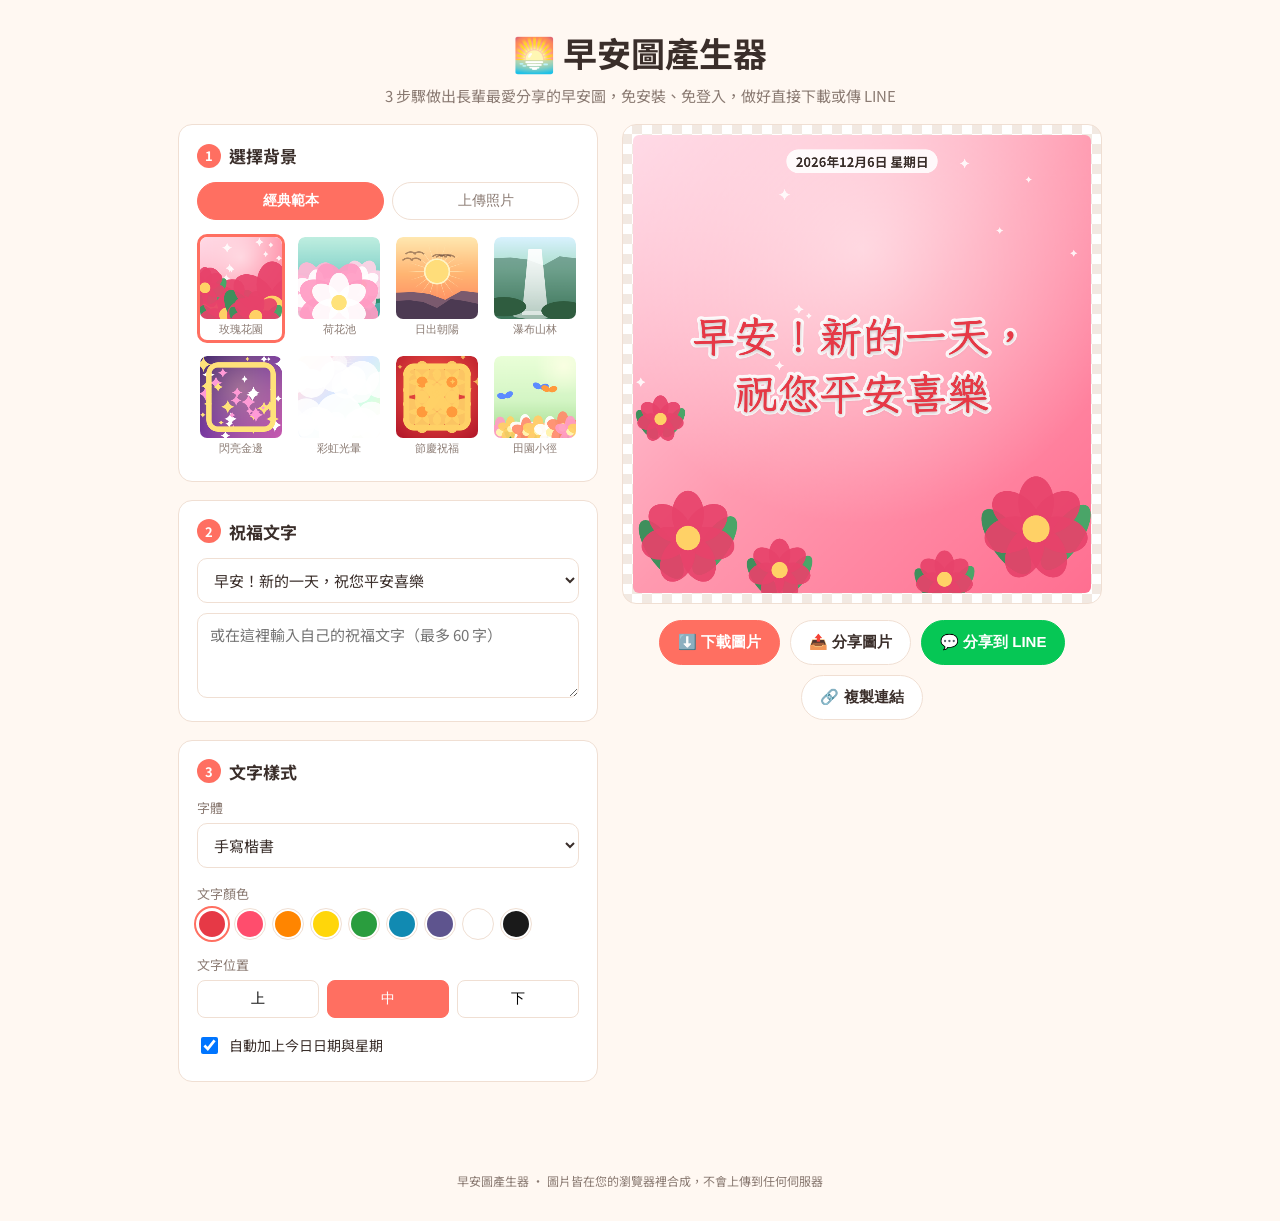
==== index.html @ f7680ea0 "Add Taiwan-style 早安圖 generator (morning greeting image maker) Pure front-end static site: 8 canvas-d" ====
<!DOCTYPE html>
<html lang="zh-Hant-TW">
<head>
<meta charset="UTF-8">
<meta name="viewport" content="width=device-width, initial-scale=1.0">
<title>早安圖產生器｜一鍵做出長輩最愛的早安圖</title>
<meta name="description" content="免費線上早安圖產生器，內建花卉、日出、荷花等經典範本，自動加上今日日期，一鍵下載或分享到 LINE。">
<link rel="preconnect" href="https://fonts.googleapis.com">
<link rel="preconnect" href="https://fonts.gstatic.com" crossorigin>
<link href="https://fonts.googleapis.com/css2?family=Noto+Sans+TC:wght@400;500;700;900&family=Noto+Serif+TC:wght@500;700;900&family=Ma+Shan+Zheng&family=LXGW+WenKai+TC:wght@400;700&display=swap" rel="stylesheet">
<link rel="stylesheet" href="css/style.css">
</head>
<body>
<header class="site-header">
  <h1>🌅 早安圖產生器</h1>
  <p class="subtitle">3 步驟做出長輩最愛分享的早安圖，免安裝、免登入，做好直接下載或傳 LINE</p>
</header>

<main class="layout">
  <section class="controls">

    <div class="panel">
      <h2><span class="step">1</span> 選擇背景</h2>
      <div class="bg-tabs">
        <button class="bg-tab active" data-tab="templates" type="button">經典範本</button>
        <button class="bg-tab" data-tab="upload" type="button">上傳照片</button>
      </div>

      <div class="bg-panel" id="templatesPanel">
        <div class="template-grid" id="templateGrid"></div>
      </div>

      <div class="bg-panel" id="uploadPanel" hidden>
        <label class="upload-box" for="photoInput">
          <span>📷 點此選擇照片</span>
          <input type="file" id="photoInput" accept="image/*">
        </label>
        <p class="hint">照片會自動裁切為正方形當背景</p>
      </div>
    </div>

    <div class="panel">
      <h2><span class="step">2</span> 祝福文字</h2>
      <select id="quoteSelect"></select>
      <textarea id="customText" rows="3" placeholder="或在這裡輸入自己的祝福文字（最多 60 字）" maxlength="60"></textarea>
    </div>

    <div class="panel">
      <h2><span class="step">3</span> 文字樣式</h2>

      <div class="field">
        <label>字體</label>
        <select id="fontSelect">
          <option value="'Noto Sans TC', sans-serif">現代黑體</option>
          <option value="'Noto Serif TC', serif">端正明體</option>
          <option value="'LXGW WenKai TC', serif" selected>手寫楷書</option>
          <option value="'Ma Shan Zheng', cursive">書法毛筆</option>
        </select>
      </div>

      <div class="field">
        <label>文字顏色</label>
        <div class="swatches" id="colorSwatches"></div>
      </div>

      <div class="field">
        <label>文字位置</label>
        <div class="pos-toggle" id="posToggle">
          <button type="button" data-pos="top">上</button>
          <button type="button" data-pos="middle" class="active">中</button>
          <button type="button" data-pos="bottom">下</button>
        </div>
      </div>

      <div class="field checkbox-field">
        <label><input type="checkbox" id="showDate" checked> 自動加上今日日期與星期</label>
      </div>
    </div>

  </section>

  <section class="preview-area">
    <div class="canvas-wrap">
      <canvas id="mainCanvas" width="1080" height="1080"></canvas>
    </div>
    <div class="actions">
      <button id="downloadBtn" class="btn btn-primary" type="button">⬇️ 下載圖片</button>
      <button id="shareBtn" class="btn" type="button">📤 分享圖片</button>
      <button id="lineBtn" class="btn btn-line" type="button">💬 分享到 LINE</button>
      <button id="copyLinkBtn" class="btn" type="button">🔗 複製連結</button>
    </div>
    <p class="link-hint" id="linkHint"></p>
  </section>
</main>

<footer class="site-footer">
  <p>早安圖產生器 · 圖片皆在您的瀏覽器裡合成，不會上傳到任何伺服器</p>
</footer>

<div class="toast" id="toast"></div>

<script src="js/quotes.js"></script>
<script src="js/templates.js"></script>
<script src="js/app.js"></script>
</body>
</html>
---- css/style.css ----
:root {
  --primary: #ff6f61;
  --primary-dark: #e6543f;
  --line-green: #06c755;
  --bg: #fff8f2;
  --panel-bg: #ffffff;
  --border: #f0dfd3;
  --text: #3a2e2a;
  --text-muted: #8a7a72;
  --radius: 14px;
}

* { box-sizing: border-box; }

body {
  margin: 0;
  font-family: 'Noto Sans TC', system-ui, sans-serif;
  background: var(--bg);
  color: var(--text);
}

.site-header {
  text-align: center;
  padding: 28px 16px 18px;
}

.site-header h1 {
  margin: 0 0 8px;
  font-size: clamp(24px, 5vw, 34px);
}

.subtitle {
  margin: 0;
  color: var(--text-muted);
  font-size: 15px;
}

.layout {
  display: grid;
  grid-template-columns: minmax(0, 420px) minmax(0, 480px);
  gap: 24px;
  max-width: 1100px;
  margin: 0 auto;
  padding: 0 16px 40px;
  justify-content: center;
}

@media (max-width: 880px) {
  .layout {
    grid-template-columns: 1fr;
  }
}

.panel {
  background: var(--panel-bg);
  border: 1px solid var(--border);
  border-radius: var(--radius);
  padding: 18px;
  margin-bottom: 18px;
}

.panel h2 {
  margin: 0 0 14px;
  font-size: 17px;
  display: flex;
  align-items: center;
  gap: 8px;
}

.step {
  display: inline-flex;
  align-items: center;
  justify-content: center;
  width: 24px;
  height: 24px;
  border-radius: 50%;
  background: var(--primary);
  color: #fff;
  font-size: 13px;
  flex-shrink: 0;
}

.bg-tabs {
  display: flex;
  gap: 8px;
  margin-bottom: 14px;
}

.bg-tab {
  flex: 1;
  padding: 9px 12px;
  border: 1px solid var(--border);
  background: #fff;
  border-radius: 999px;
  cursor: pointer;
  font-size: 14px;
  color: var(--text-muted);
}

.bg-tab.active {
  background: var(--primary);
  border-color: var(--primary);
  color: #fff;
  font-weight: 700;
}

.template-grid {
  display: grid;
  grid-template-columns: repeat(4, 1fr);
  gap: 10px;
}

@media (max-width: 420px) {
  .template-grid { grid-template-columns: repeat(3, 1fr); }
}

.template-card {
  border: 3px solid transparent;
  border-radius: 10px;
  overflow: hidden;
  cursor: pointer;
  padding: 0;
  background: none;
  line-height: 0;
  position: relative;
}

.template-card canvas {
  width: 100%;
  height: auto;
  display: block;
  border-radius: 7px;
}

.template-card.active {
  border-color: var(--primary);
}

.template-card .label {
  display: block;
  line-height: 1.4;
  font-size: 11px;
  text-align: center;
  padding: 3px 2px;
  color: var(--text-muted);
}

.upload-box {
  display: flex;
  align-items: center;
  justify-content: center;
  padding: 30px 12px;
  border: 2px dashed var(--border);
  border-radius: 10px;
  cursor: pointer;
  font-size: 15px;
  color: var(--text-muted);
}

.upload-box input { display: none; }

.hint {
  font-size: 12px;
  color: var(--text-muted);
  margin: 8px 2px 0;
}

select, textarea {
  width: 100%;
  border: 1px solid var(--border);
  border-radius: 10px;
  padding: 10px 12px;
  font-size: 15px;
  font-family: inherit;
  background: #fff;
  color: var(--text);
}

textarea {
  margin-top: 10px;
  resize: vertical;
}

.field { margin-bottom: 16px; }
.field:last-child { margin-bottom: 0; }
.field label { display: block; font-size: 13px; color: var(--text-muted); margin-bottom: 6px; }

.checkbox-field label {
  display: flex;
  align-items: center;
  gap: 8px;
  font-size: 14px;
  color: var(--text);
}

.checkbox-field input { width: 17px; height: 17px; }

.swatches {
  display: flex;
  flex-wrap: wrap;
  gap: 8px;
}

.swatch {
  width: 30px;
  height: 30px;
  border-radius: 50%;
  border: 2px solid #fff;
  outline: 1px solid var(--border);
  cursor: pointer;
}

.swatch.active {
  outline: 2px solid var(--primary);
  outline-offset: 1px;
}

.pos-toggle {
  display: flex;
  gap: 8px;
}

.pos-toggle button {
  flex: 1;
  padding: 9px;
  border: 1px solid var(--border);
  background: #fff;
  border-radius: 8px;
  cursor: pointer;
  font-size: 14px;
}

.pos-toggle button.active {
  background: var(--primary);
  border-color: var(--primary);
  color: #fff;
}

.preview-area {
  position: sticky;
  top: 16px;
  align-self: start;
  text-align: center;
}

.canvas-wrap {
  background: repeating-conic-gradient(#f2e9e2 0% 25%, #fff 0% 50%) 50% / 20px 20px;
  border-radius: var(--radius);
  padding: 10px;
  border: 1px solid var(--border);
}

#mainCanvas {
  width: 100%;
  max-width: 480px;
  height: auto;
  display: block;
  margin: 0 auto;
  border-radius: 6px;
}

.actions {
  display: flex;
  flex-wrap: wrap;
  gap: 10px;
  justify-content: center;
  margin-top: 16px;
}

.btn {
  padding: 12px 18px;
  border-radius: 999px;
  border: 1px solid var(--border);
  background: #fff;
  color: var(--text);
  font-size: 15px;
  font-weight: 700;
  cursor: pointer;
}

.btn-primary {
  background: var(--primary);
  border-color: var(--primary);
  color: #fff;
}

.btn-primary:hover { background: var(--primary-dark); }

.btn-line {
  background: var(--line-green);
  border-color: var(--line-green);
  color: #fff;
}

.btn:disabled {
  opacity: .45;
  cursor: not-allowed;
}

.link-hint {
  font-size: 12px;
  color: var(--text-muted);
  min-height: 16px;
  margin-top: 10px;
}

.site-footer {
  text-align: center;
  padding: 20px;
  font-size: 12px;
  color: var(--text-muted);
}

.toast {
  position: fixed;
  left: 50%;
  bottom: 24px;
  transform: translateX(-50%) translateY(20px);
  background: #2b2019;
  color: #fff;
  padding: 10px 18px;
  border-radius: 999px;
  font-size: 14px;
  opacity: 0;
  pointer-events: none;
  transition: opacity .25s, transform .25s;
  z-index: 20;
}

.toast.show {
  opacity: 1;
  transform: translateX(-50%) translateY(0);
}
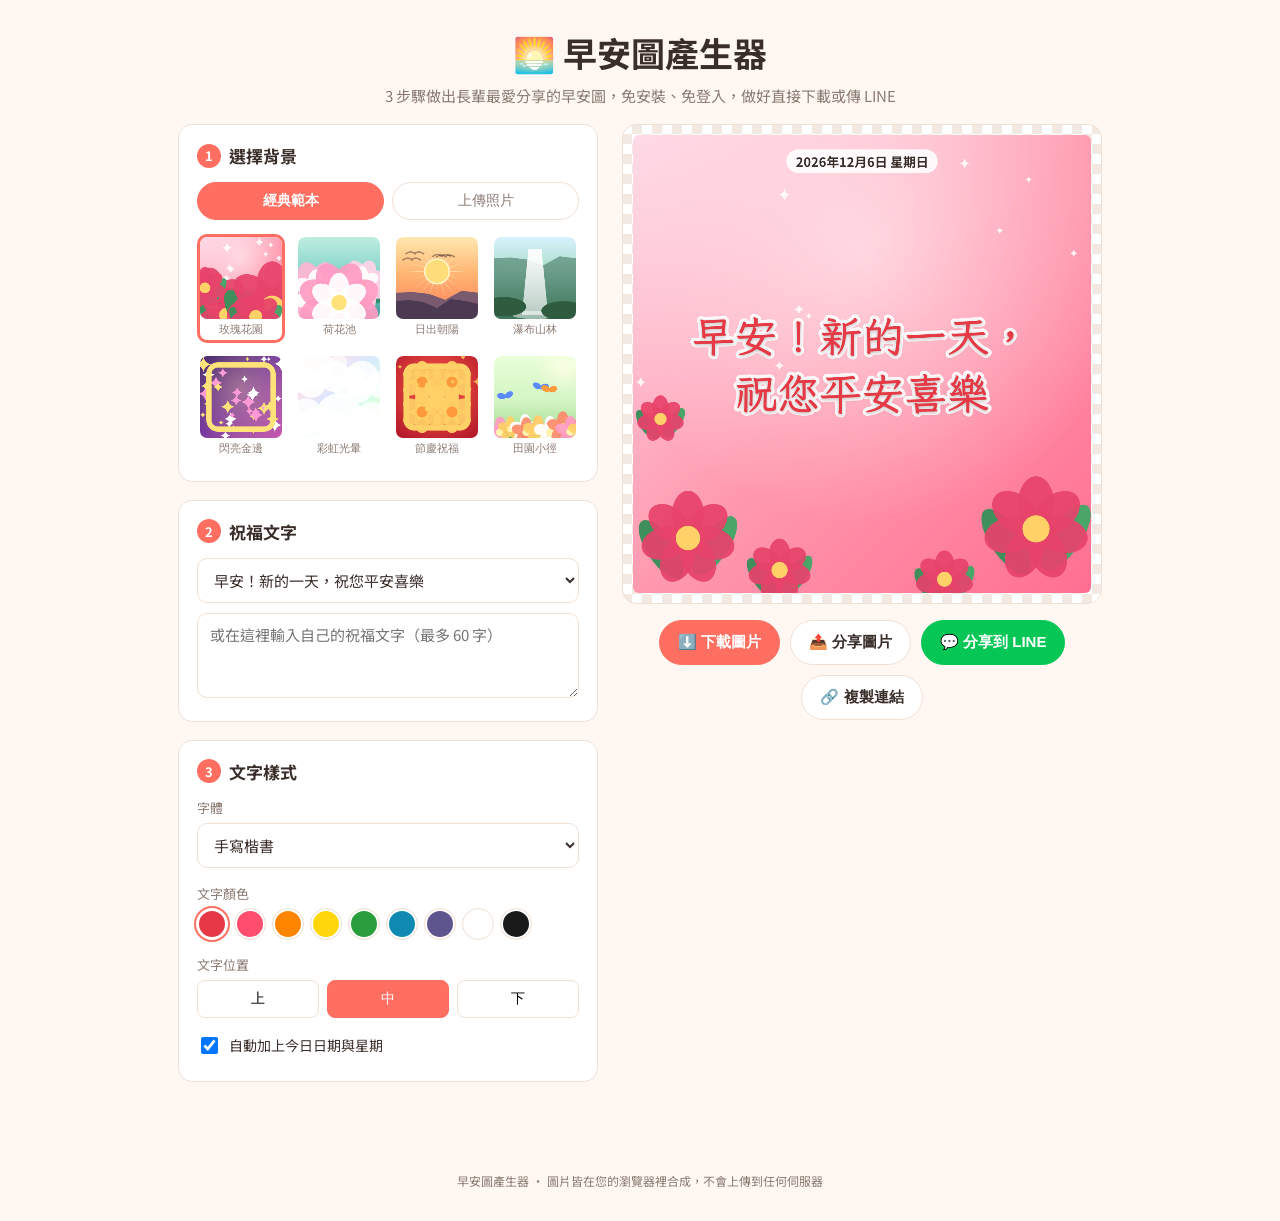
==== commit 1c702b48: "Handle LINE/FB/IG in-app browser download failures Shared links now carry openExternalBrowser=1 so L" ====
--- a/index.html
+++ b/index.html
@@ -11,6 +11,11 @@
 <link rel="stylesheet" href="css/style.css">
 </head>
 <body>
+<div class="inapp-banner" id="inappBanner" hidden>
+  <button class="inapp-banner-close" id="inappBannerClose" type="button" aria-label="關閉提示">✕</button>
+  <p><strong>⚠️ 偵測到您正在 LINE／FB／IG 內建瀏覽器中開啟</strong></p>
+  <p>下載或分享圖片可能會失敗。請點畫面右上角的「<strong>⋯</strong>」或「<strong>︙</strong>」選單，選擇「<strong>在瀏覽器中開啟</strong>」，改用手機內建瀏覽器（Safari / Chrome）操作。</p>
+</div>
 <header class="site-header">
   <h1>🌅 早安圖產生器</h1>
   <p class="subtitle">3 步驟做出長輩最愛分享的早安圖，免安裝、免登入，做好直接下載或傳 LINE</p>
--- a/css/style.css
+++ b/css/style.css
@@ -19,6 +19,38 @@
   color: var(--text);
 }
 
+.inapp-banner {
+  position: sticky;
+  top: 0;
+  z-index: 30;
+  background: #fff3cd;
+  color: #6b4d00;
+  border-bottom: 1px solid #f0d78c;
+  padding: 12px 40px 12px 16px;
+  font-size: 13px;
+  line-height: 1.5;
+}
+
+.inapp-banner p {
+  margin: 0 0 4px;
+}
+
+.inapp-banner p:last-child {
+  margin-bottom: 0;
+}
+
+.inapp-banner-close {
+  position: absolute;
+  top: 8px;
+  right: 10px;
+  border: none;
+  background: none;
+  font-size: 16px;
+  color: #6b4d00;
+  cursor: pointer;
+  padding: 4px 8px;
+}
+
 .site-header {
   text-align: center;
   padding: 28px 16px 18px;
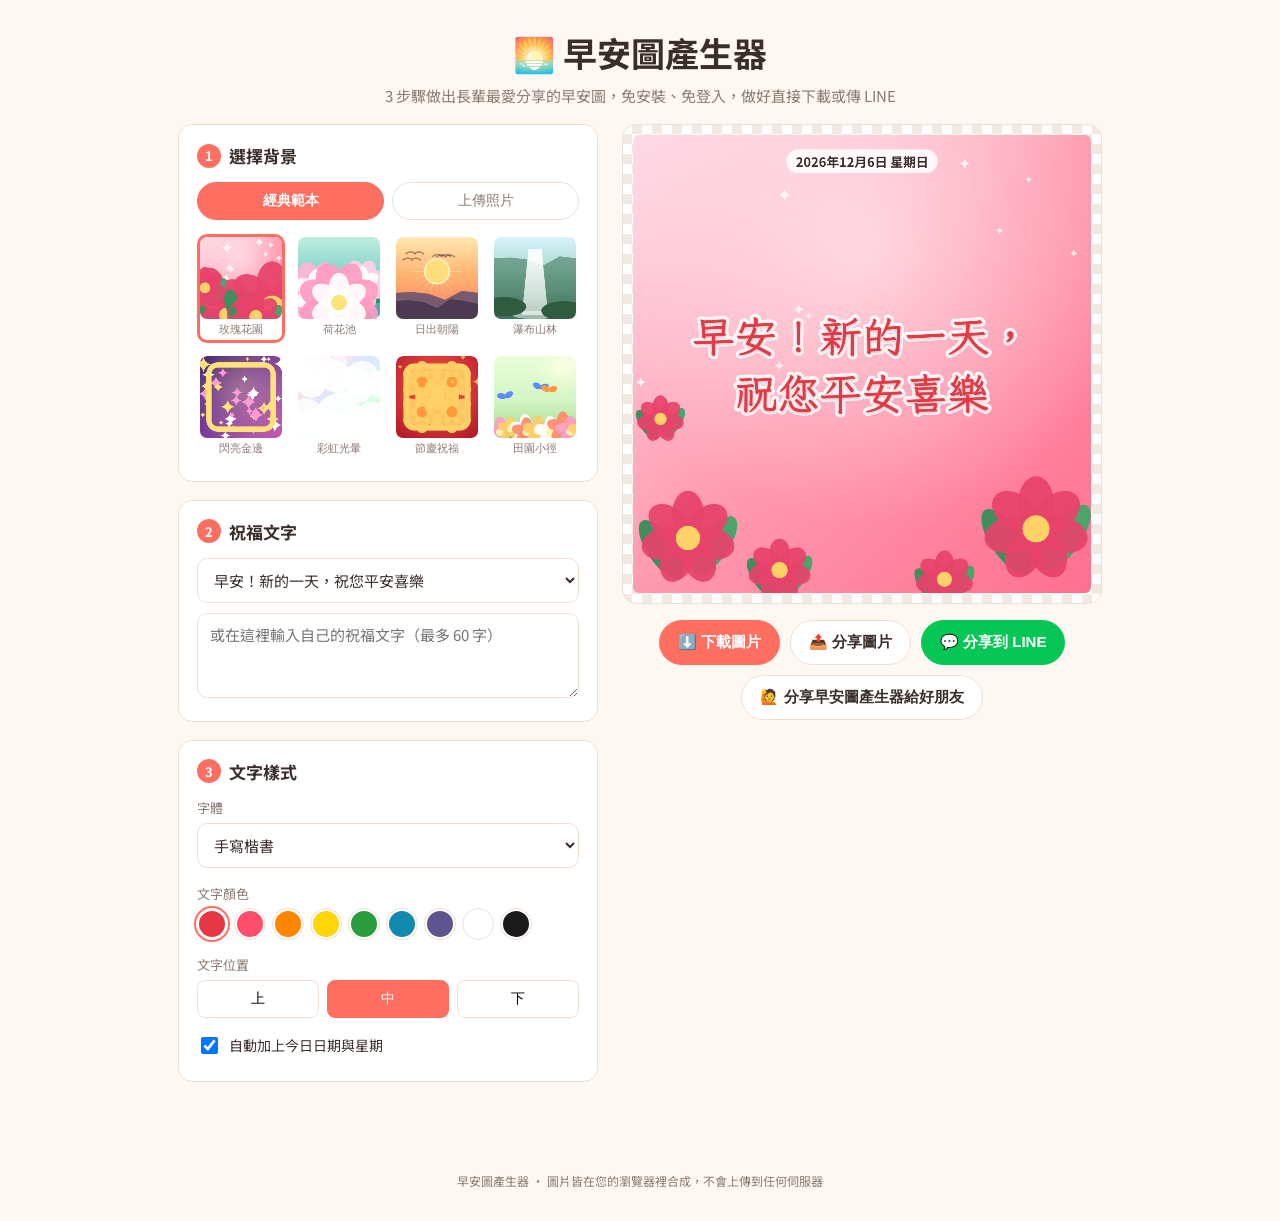
==== commit e7172b1f: "Simplify sharing: real image to LINE, plain link to friends "分享到 LINE" now shares the actual generat" ====
--- a/index.html
+++ b/index.html
@@ -92,9 +92,8 @@
       <button id="downloadBtn" class="btn btn-primary" type="button">⬇️ 下載圖片</button>
       <button id="shareBtn" class="btn" type="button">📤 分享圖片</button>
       <button id="lineBtn" class="btn btn-line" type="button">💬 分享到 LINE</button>
-      <button id="copyLinkBtn" class="btn" type="button">🔗 複製連結</button>
+      <button id="shareAppBtn" class="btn" type="button">🙋 分享早安圖產生器給好朋友</button>
     </div>
-    <p class="link-hint" id="linkHint"></p>
   </section>
 </main>
 
--- a/css/style.css
+++ b/css/style.css
@@ -329,13 +329,6 @@
   cursor: not-allowed;
 }
 
-.link-hint {
-  font-size: 12px;
-  color: var(--text-muted);
-  min-height: 16px;
-  margin-top: 10px;
-}
-
 .site-footer {
   text-align: center;
   padding: 20px;
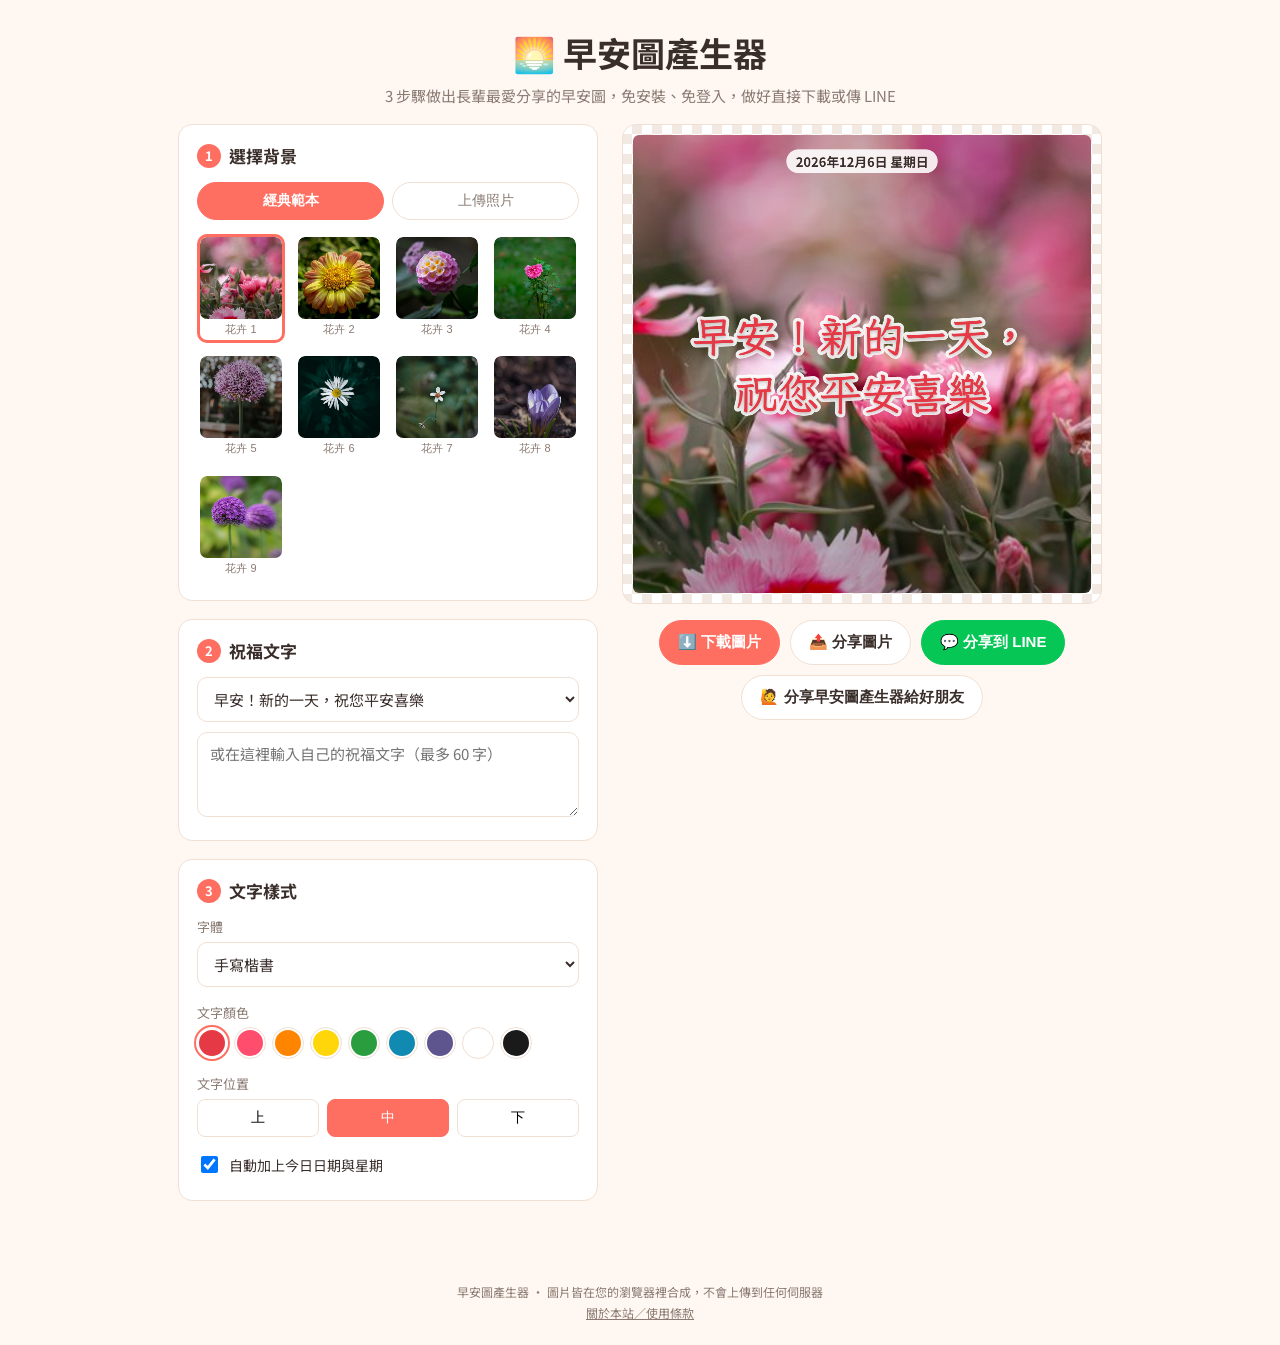
==== commit a8801e34: "Add standalone terms/about page and finalize policy draft Publishes the finalized submission terms, " ====
--- a/index.html
+++ b/index.html
@@ -99,6 +99,7 @@
 
 <footer class="site-footer">
   <p>早安圖產生器 · 圖片皆在您的瀏覽器裡合成，不會上傳到任何伺服器</p>
+  <p><a href="terms.html">關於本站／使用條款</a></p>
 </footer>
 
 <div class="toast" id="toast"></div>
--- a/css/style.css
+++ b/css/style.css
@@ -336,6 +336,15 @@
   color: var(--text-muted);
 }
 
+.site-footer p {
+  margin: 4px 0;
+}
+
+.site-footer a {
+  color: var(--text-muted);
+  text-decoration: underline;
+}
+
 .toast {
   position: fixed;
   left: 50%;
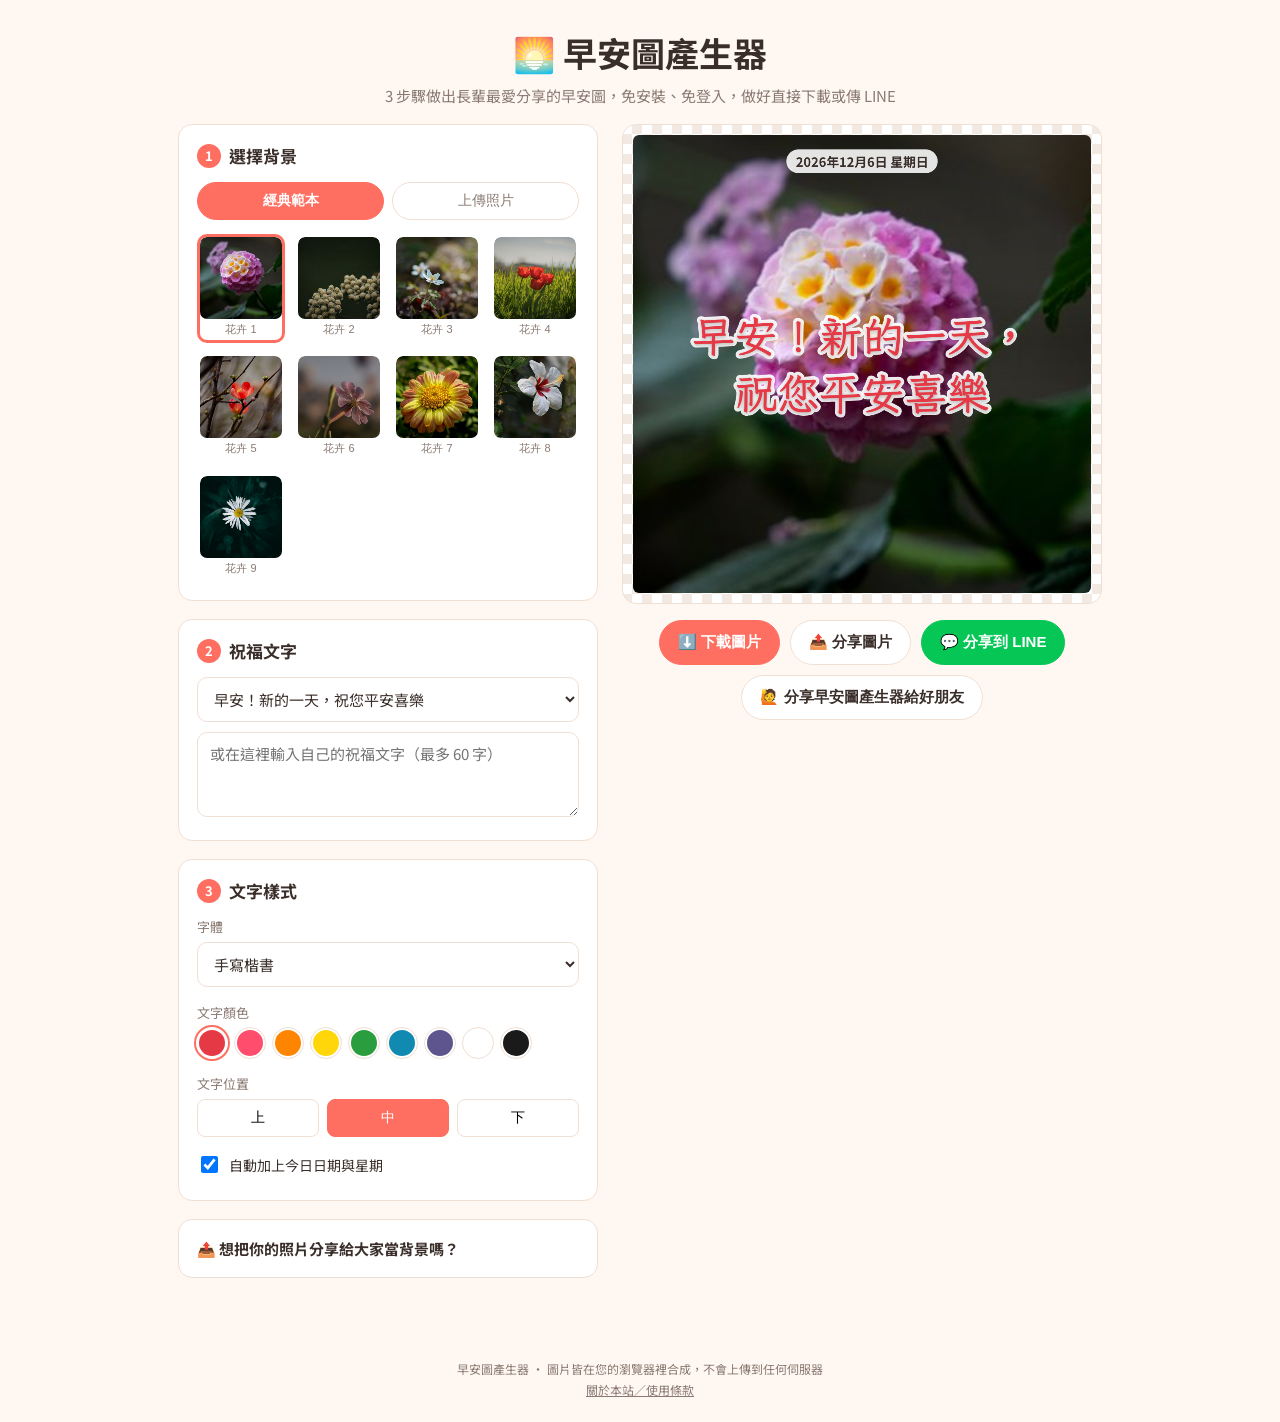
==== commit c4c32571: "Wire up the community photo submission form Adds a collapsible submission panel (photo picker, displ" ====
--- a/index.html
+++ b/index.html
@@ -82,6 +82,53 @@
       </div>
     </div>
 
+    <details class="panel submit-panel">
+      <summary>📤 想把你的照片分享給大家當背景嗎？</summary>
+      <div class="submit-body">
+        <p class="hint">照片會先經過審核，審核通過後才會出現在範本清單，並非即時公開。送出前請詳閱<a href="terms.html" target="_blank" rel="noopener">投稿條款與隱私權說明</a>。</p>
+
+        <label class="upload-box" for="submitPhotoInput">
+          <span>📷 選擇要投稿的照片</span>
+          <input type="file" id="submitPhotoInput" accept="image/*">
+        </label>
+        <div class="submit-preview" id="submitPreview" hidden>
+          <img id="submitPreviewImg" alt="投稿照片預覽">
+        </div>
+
+        <div class="field">
+          <label for="submitName">顯示名稱</label>
+          <input type="text" id="submitName" maxlength="30" placeholder="本名、暱稱或社群帳號">
+        </div>
+
+        <div class="field">
+          <label for="submitPlatform">顯示方式</label>
+          <select id="submitPlatform">
+            <option value="純文字">純文字</option>
+            <option value="Instagram">Instagram</option>
+            <option value="Facebook">Facebook</option>
+            <option value="Threads">Threads</option>
+          </select>
+        </div>
+
+        <div class="field">
+          <label for="submitHandle">社群帳號或連結（選填）</label>
+          <input type="text" id="submitHandle" maxlength="100" placeholder="例如 @yourname">
+        </div>
+
+        <div class="field">
+          <label for="submitEmail">聯絡 Email</label>
+          <input type="email" id="submitEmail" maxlength="100" placeholder="審核相關聯繫用，不會公開顯示">
+        </div>
+
+        <div class="field checkbox-field">
+          <label><input type="checkbox" id="submitAgree"> 我已閱讀並同意<a href="terms.html" target="_blank" rel="noopener">投稿條款與隱私權說明</a></label>
+        </div>
+
+        <button id="submitPhotoBtn" class="btn btn-primary" type="button">送出投稿</button>
+        <p class="submit-status" id="submitStatus"></p>
+      </div>
+    </details>
+
   </section>
 
   <section class="preview-area">
--- a/css/style.css
+++ b/css/style.css
@@ -197,7 +197,7 @@
   margin: 8px 2px 0;
 }
 
-select, textarea {
+select, textarea, input[type="text"], input[type="email"] {
   width: 100%;
   border: 1px solid var(--border);
   border-radius: 10px;
@@ -345,6 +345,48 @@
   text-decoration: underline;
 }
 
+.submit-panel {
+  padding: 0;
+  overflow: hidden;
+}
+
+.submit-panel summary {
+  padding: 18px;
+  cursor: pointer;
+  font-size: 15px;
+  font-weight: 700;
+  list-style: none;
+}
+
+.submit-panel summary::-webkit-details-marker {
+  display: none;
+}
+
+.submit-body {
+  padding: 0 18px 18px;
+}
+
+.submit-preview {
+  margin-top: 10px;
+  text-align: center;
+}
+
+.submit-preview img {
+  max-width: 100%;
+  max-height: 240px;
+  border-radius: 10px;
+  border: 1px solid var(--border);
+}
+
+.submit-status {
+  font-size: 13px;
+  min-height: 18px;
+  margin: 10px 2px 0;
+}
+
+.submit-status.success { color: #2a9d3e; }
+.submit-status.error { color: var(--primary-dark); }
+
 .toast {
   position: fixed;
   left: 50%;
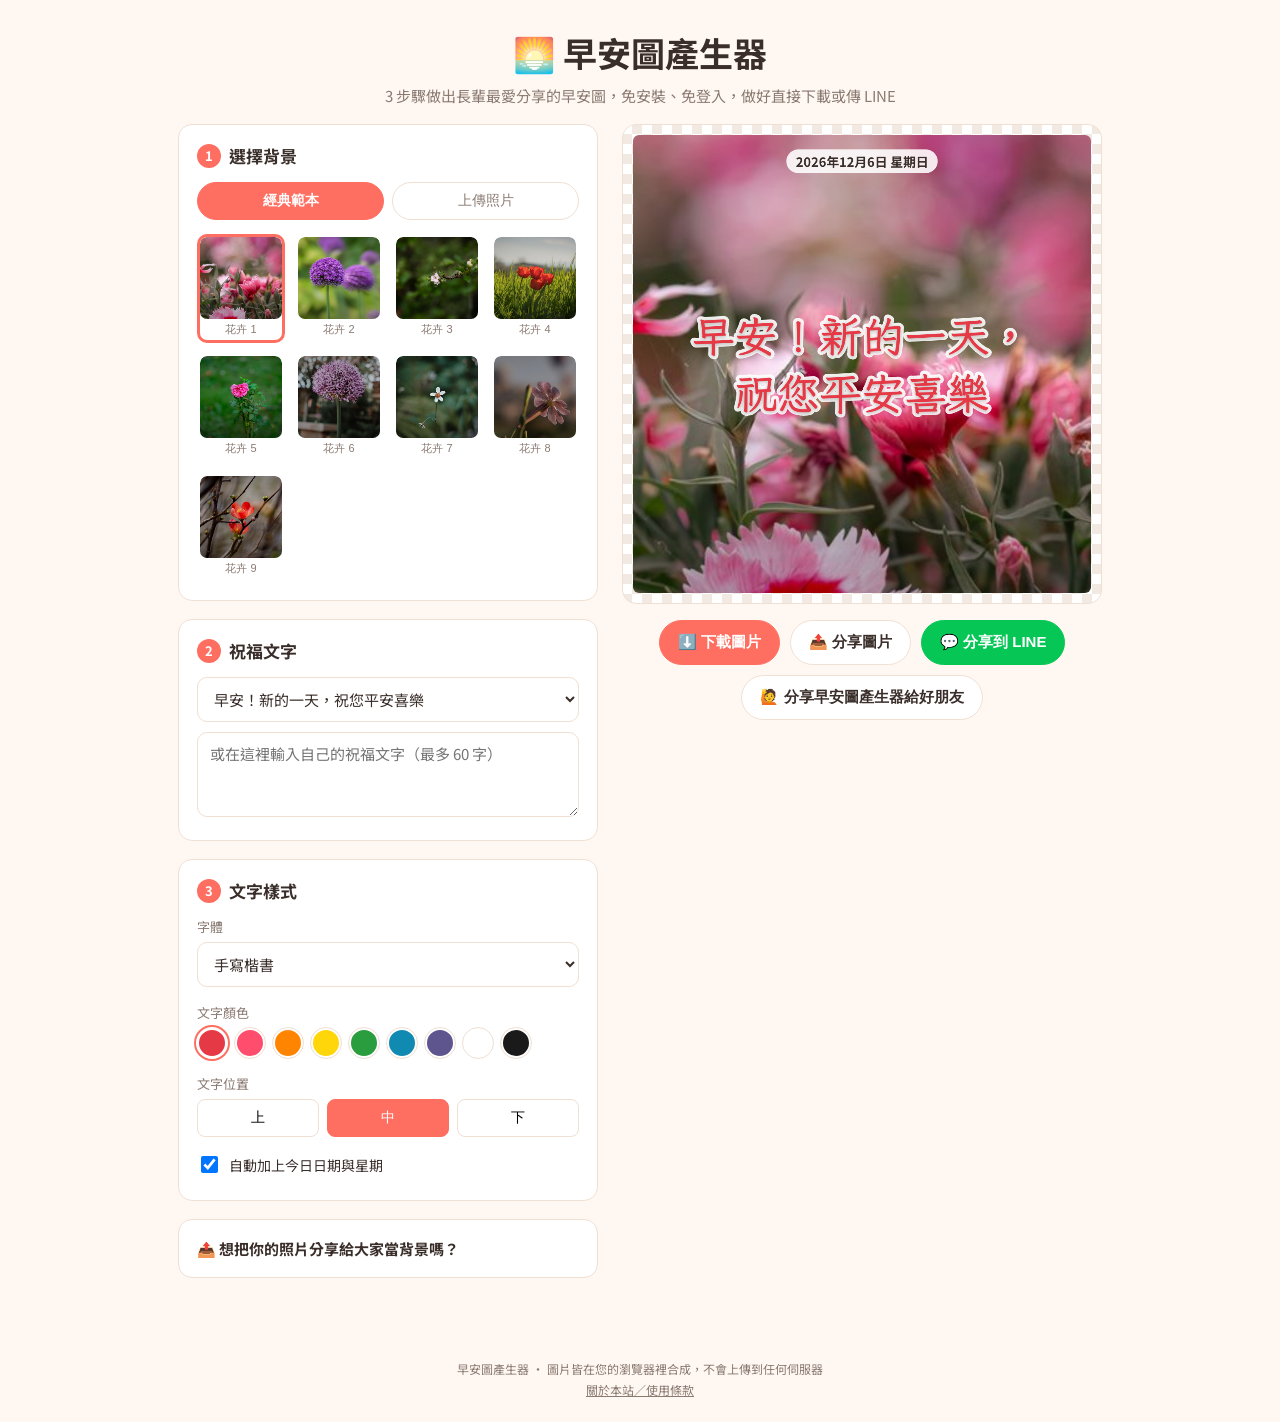
==== commit 75235f5d: "Make display name and contact email optional on the submission form Only the photo and the terms che" ====
--- a/index.html
+++ b/index.html
@@ -96,8 +96,8 @@
         </div>
 
         <div class="field">
-          <label for="submitName">顯示名稱</label>
-          <input type="text" id="submitName" maxlength="30" placeholder="本名、暱稱或社群帳號">
+          <label for="submitName">顯示名稱（選填）</label>
+          <input type="text" id="submitName" maxlength="30" placeholder="本名、暱稱或社群帳號，不填就不顯示">
         </div>
 
         <div class="field">
@@ -116,7 +116,7 @@
         </div>
 
         <div class="field">
-          <label for="submitEmail">聯絡 Email</label>
+          <label for="submitEmail">聯絡 Email（選填）</label>
           <input type="email" id="submitEmail" maxlength="100" placeholder="審核相關聯繫用，不會公開顯示">
         </div>
 
